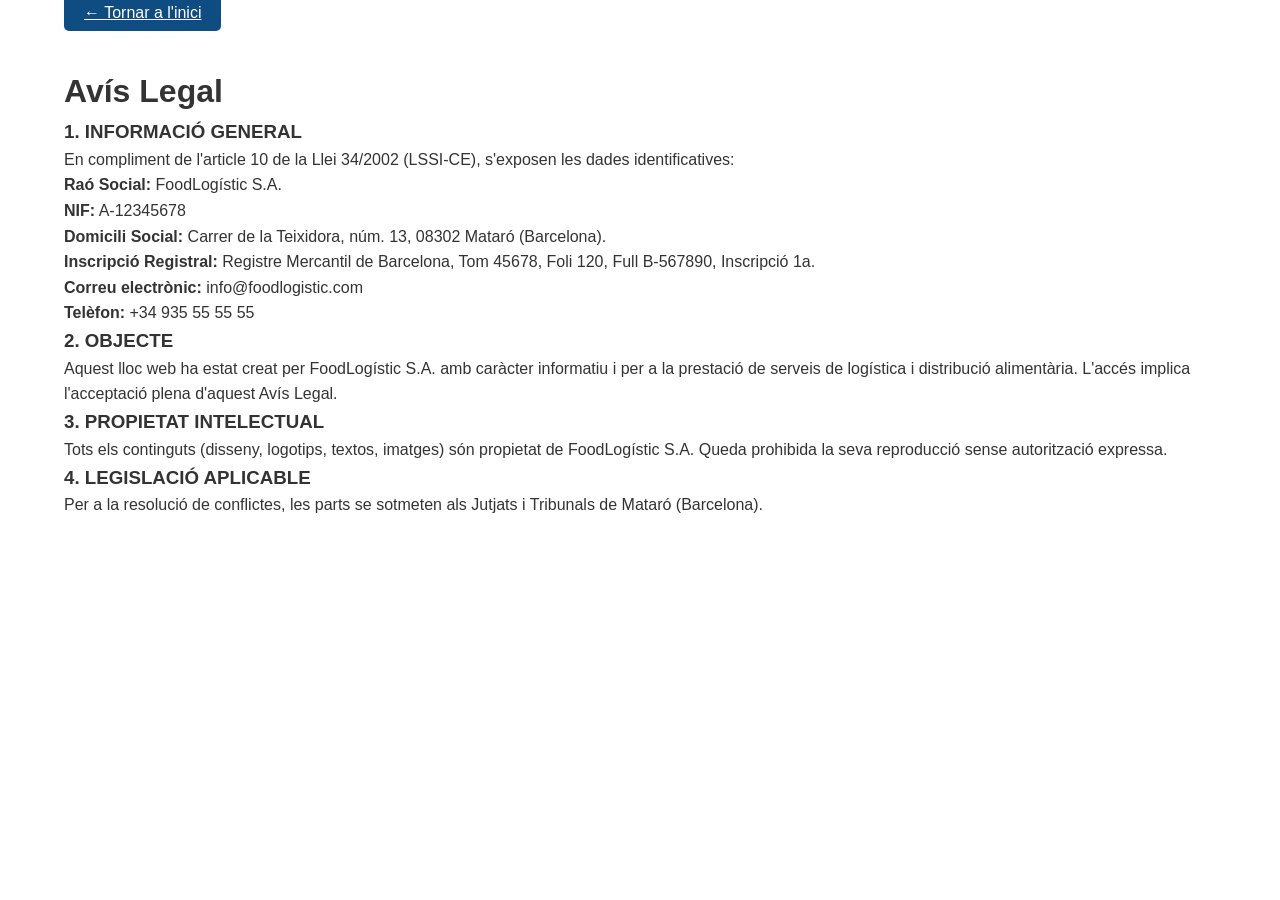
==== docs/avis-legal.html @ 8b5a0eb6 "Refactor index.html, script.js, and add legal pages: enhance contact form, implement cookie consent " ====
<!DOCTYPE html>
<html lang="ca">
<head>
    <meta charset="UTF-8">
    <meta name="viewport" content="width=device-width, initial-scale=1.0">
    <title>Avís Legal - FoodLogístic S.A.</title>
    <link rel="stylesheet" href="styles.css">
</head>
<body>
    <div class="container legal-page">
        <div style="margin-bottom: 40px;"><a href="index.html" class="btn-nav" style="padding: 10px 20px;">← Tornar a l'inici</a></div>
        <h1>Avís Legal</h1>
        
        <h3>1. INFORMACIÓ GENERAL</h3>
        <p>En compliment de l'article 10 de la Llei 34/2002 (LSSI-CE), s'exposen les dades identificatives:</p>
        <p>
            <strong>Raó Social:</strong> FoodLogístic S.A.<br>
            <strong>NIF:</strong> A-12345678<br>
            <strong>Domicili Social:</strong> Carrer de la Teixidora, núm. 13, 08302 Mataró (Barcelona).<br>
            <strong>Inscripció Registral:</strong> Registre Mercantil de Barcelona, Tom 45678, Foli 120, Full B-567890, Inscripció 1a.<br>
            <strong>Correu electrònic:</strong> info@foodlogistic.com<br>
            <strong>Telèfon:</strong> +34 935 55 55 55
        </p>

        <h3>2. OBJECTE</h3>
        <p>Aquest lloc web ha estat creat per FoodLogístic S.A. amb caràcter informatiu i per a la prestació de serveis de logística i distribució alimentària. L'accés implica l'acceptació plena d'aquest Avís Legal.</p>

        <h3>3. PROPIETAT INTELECTUAL</h3>
        <p>Tots els continguts (disseny, logotips, textos, imatges) són propietat de FoodLogístic S.A. Queda prohibida la seva reproducció sense autorització expressa.</p>

        <h3>4. LEGISLACIÓ APLICABLE</h3>
        <p>Per a la resolució de conflictes, les parts se sotmeten als Jutjats i Tribunals de Mataró (Barcelona).</p>
    </div>
</body>
</html>
---- docs/styles.css ----
/* Variables de color i estils generals */
:root {
    --color-primary: #0f4c81; /* Blau corporatiu */
    --color-secondary: #2ec4b6; /* Verd modern */
    --color-dark: #1d2d44;
    --color-light: #f8f9fa;
    --color-text: #333;
    --font-main: 'Roboto', sans-serif;
    --font-heading: 'Montserrat', sans-serif;
}

* {
    margin: 0;
    padding: 0;
    box-sizing: border-box;
}

html {
    scroll-behavior: smooth;
}

body {
    font-family: var(--font-main);
    color: var(--color-text);
    line-height: 1.6;
    background-color: #fff;
}

.container {
    width: 90%;
    max-width: 1200px;
    margin: 0 auto;
}

/* Capçalera */
header {
    background-color: #fff;
    box-shadow: 0 2px 10px rgba(0,0,0,0.1);
    position: fixed;
    width: 100%;
    top: 0;
    z-index: 1000;
}

.navbar {
    display: flex;
    justify-content: space-between;
    align-items: center;
    padding: 20px 0;
}

.logo h1 {
    font-family: var(--font-heading);
    font-size: 1.5rem;
    color: var(--color-primary);
}

.logo span {
    color: var(--color-secondary);
}

nav ul {
    display: flex;
    list-style: none;
    align-items: center;
}

nav ul li {
    margin-left: 20px;
}

nav ul li a {
    text-decoration: none;
    color: var(--color-dark);
    font-weight: 600;
    transition: color 0.3s;
}

nav ul li a:hover {
    color: var(--color-secondary);
}

.btn-nav {
    background-color: var(--color-primary);
    color: #fff !important;
    padding: 10px 20px;
    border-radius: 5px;
}

.btn-nav:hover {
    background-color: var(--color-dark);
}

/* Hero Section */
.hero {
    background: linear-gradient(rgba(15, 76, 129, 0.8), rgba(29, 45, 68, 0.8)), url('https://picsum.photos/1200/600?grayscale') no-repeat center center/cover;
    height: 100vh;
    display: flex;
    align-items: center;
    text-align: center;
    color: #fff;
    padding-top: 80px;
}

.hero-content h2 {
    font-family: var(--font-heading);
    font-size: 3rem;
    margin-bottom: 20px;
}

.hero-content p {
    font-size: 1.2rem;
    margin-bottom: 30px;
    font-weight: 300;
}

.btn-main {
    display: inline-block;
    background-color: var(--color-secondary);
    color: #fff;
    padding: 15px 30px;
    text-decoration: none;
    font-weight: 600;
    border-radius: 5px;
    transition: transform 0.3s;
}

.btn-main:hover {
    transform: translateY(-3px);
    background-color: #24a195;
}

/* Seccions Comuns */
section {
    padding: 80px 0;
}

.section-title {
    text-align: center;
    margin-bottom: 50px;
}

.section-title h2 {
    font-family: var(--font-heading);
    color: var(--color-primary);
    font-size: 2rem;
    margin-bottom: 10px;
}

/* Serveis */
.services {
    background-color: var(--color-light);
}

.services-grid {
    display: flex;
    justify-content: space-between;
    gap: 30px;
}

.service-card {
    background-color: #fff;
    padding: 40px 30px;
    border-radius: 8px;
    text-align: center;
    flex: 1;
    box-shadow: 0 5px 15px rgba(0,0,0,0.05);
    transition: transform 0.3s;
}

.service-card:hover {
    transform: translateY(-5px);
}

.service-card .icon {
    font-size: 3rem;
    margin-bottom: 20px;
}

.service-card h3 {
    margin-bottom: 15px;
    color: var(--color-dark);
}

/* Sobre Nosaltres */
.about-flex {
    display: flex;
    justify-content: space-between;
    align-items: center;
    gap: 50px;
}

.about-text {
    flex: 2;
}

.about-text h2 {
    color: var(--color-primary);
    margin-bottom: 20px;
}

.about-text p {
    margin-bottom: 15px;
}

.about-stats {
    flex: 1;
    display: flex;
    flex-direction: column;
    gap: 20px;
}

.stat-item {
    background-color: var(--color-primary);
    color: #fff;
    padding: 20px;
    border-radius: 8px;
    text-align: center;
}

.stat-item h3 {
    font-size: 2.5rem;
    color: var(--color-secondary);
}

/* Formulari de Contacte */
.contact {
    background-color: var(--color-light);
}

.contact-form {
    max-width: 600px;
    margin: 0 auto;
    background-color: #fff;
    padding: 40px;
    border-radius: 8px;
    box-shadow: 0 5px 15px rgba(0,0,0,0.05);
}

.form-group {
    margin-bottom: 20px;
}

.form-group label {
    display: block;
    margin-bottom: 5px;
    font-weight: 600;
}

.form-group input, 
.form-group textarea {
    width: 100%;
    padding: 10px;
    border: 1px solid #ddd;
    border-radius: 5px;
    font-family: inherit;
}

.checkbox-group {
    display: flex;
    align-items: center;
    gap: 10px;
}

.checkbox-group input {
    width: auto;
}

.btn-submit {
    background-color: var(--color-primary);
    color: #fff;
    border: none;
    padding: 15px 30px;
    font-size: 1rem;
    font-weight: 600;
    border-radius: 5px;
    cursor: pointer;
    width: 100%;
    transition: background-color 0.3s;
}

.btn-submit:hover {
    background-color: var(--color-dark);
}

.form-feedback {
    margin-top: 15px;
    text-align: center;
    font-weight: 600;
}

/* Footer */
footer {
    background-color: var(--color-dark);
    color: #fff;
    padding: 30px 0;
    text-align: center;
}

.footer-content {
    display: flex;
    justify-content: space-between;
    align-items: center;
}

.footer-links a {
    color: #fff;
    text-decoration: none;
    margin: 0 5px;
}

.footer-links a:hover {
    color: var(--color-secondary);
}

/* Responsivitat bàsica */
@media (max-width: 768px) {
    .navbar { flex-direction: column; }
    nav ul { margin-top: 20px; }
    .services-grid { flex-direction: column; }
    .about-flex { flex-direction: column; }
    .footer-content { flex-direction: column; gap: 15px; }
}
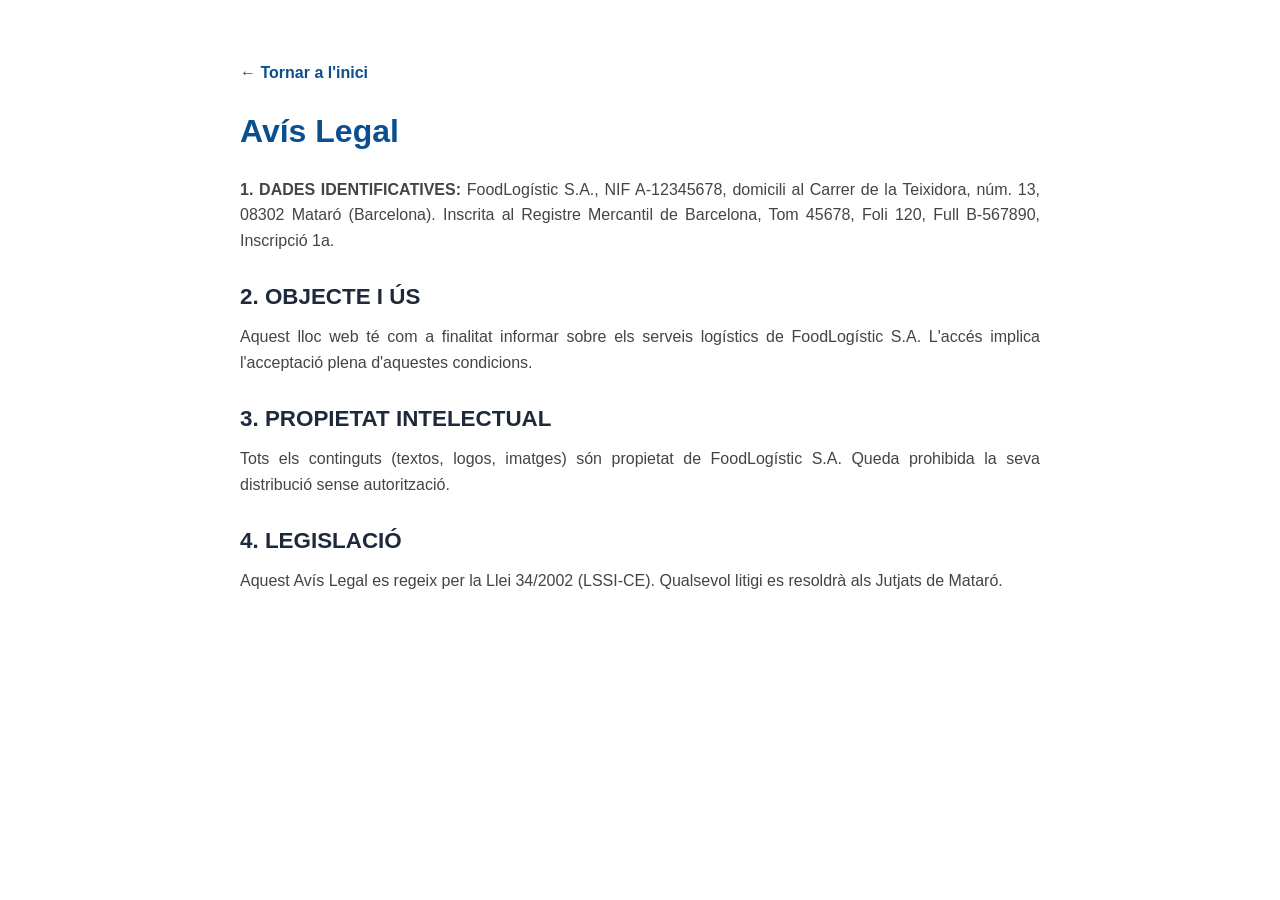
==== commit 93d3d25f: "Refactor legal pages and update styles: enhance content structure, improve cookie consent management" ====
--- a/docs/avis-legal.html
+++ b/docs/avis-legal.html
@@ -2,34 +2,20 @@
 <html lang="ca">
 <head>
     <meta charset="UTF-8">
-    <meta name="viewport" content="width=device-width, initial-scale=1.0">
     <title>Avís Legal - FoodLogístic S.A.</title>
     <link rel="stylesheet" href="styles.css">
 </head>
 <body>
-    <div class="container legal-page">
-        <div style="margin-bottom: 40px;"><a href="index.html" class="btn-nav" style="padding: 10px 20px;">← Tornar a l'inici</a></div>
+    <div class="container legal-content">
+        <a href="index.html" class="back-link">← Tornar a l'inici</a>
         <h1>Avís Legal</h1>
-        
-        <h3>1. INFORMACIÓ GENERAL</h3>
-        <p>En compliment de l'article 10 de la Llei 34/2002 (LSSI-CE), s'exposen les dades identificatives:</p>
-        <p>
-            <strong>Raó Social:</strong> FoodLogístic S.A.<br>
-            <strong>NIF:</strong> A-12345678<br>
-            <strong>Domicili Social:</strong> Carrer de la Teixidora, núm. 13, 08302 Mataró (Barcelona).<br>
-            <strong>Inscripció Registral:</strong> Registre Mercantil de Barcelona, Tom 45678, Foli 120, Full B-567890, Inscripció 1a.<br>
-            <strong>Correu electrònic:</strong> info@foodlogistic.com<br>
-            <strong>Telèfon:</strong> +34 935 55 55 55
-        </p>
-
-        <h3>2. OBJECTE</h3>
-        <p>Aquest lloc web ha estat creat per FoodLogístic S.A. amb caràcter informatiu i per a la prestació de serveis de logística i distribució alimentària. L'accés implica l'acceptació plena d'aquest Avís Legal.</p>
-
-        <h3>3. PROPIETAT INTELECTUAL</h3>
-        <p>Tots els continguts (disseny, logotips, textos, imatges) són propietat de FoodLogístic S.A. Queda prohibida la seva reproducció sense autorització expressa.</p>
-
-        <h3>4. LEGISLACIÓ APLICABLE</h3>
-        <p>Per a la resolució de conflictes, les parts se sotmeten als Jutjats i Tribunals de Mataró (Barcelona).</p>
+        <p><strong>1. DADES IDENTIFICATIVES:</strong> FoodLogístic S.A., NIF A-12345678, domicili al Carrer de la Teixidora, núm. 13, 08302 Mataró (Barcelona). Inscrita al Registre Mercantil de Barcelona, Tom 45678, Foli 120, Full B-567890, Inscripció 1a.</p>
+        <h2>2. OBJECTE I ÚS</h2>
+        <p>Aquest lloc web té com a finalitat informar sobre els serveis logístics de FoodLogístic S.A. L'accés implica l'acceptació plena d'aquestes condicions.</p>
+        <h2>3. PROPIETAT INTELECTUAL</h2>
+        <p>Tots els continguts (textos, logos, imatges) són propietat de FoodLogístic S.A. Queda prohibida la seva distribució sense autorització.</p>
+        <h2>4. LEGISLACIÓ</h2>
+        <p>Aquest Avís Legal es regeix per la Llei 34/2002 (LSSI-CE). Qualsevol litigi es resoldrà als Jutjats de Mataró.</p>
     </div>
 </body>
 </html>
--- a/docs/styles.css
+++ b/docs/styles.css
@@ -1,323 +1,38 @@
-/* Variables de color i estils generals */
-:root {
-    --color-primary: #0f4c81; /* Blau corporatiu */
-    --color-secondary: #2ec4b6; /* Verd modern */
-    --color-dark: #1d2d44;
-    --color-light: #f8f9fa;
-    --color-text: #333;
-    --font-main: 'Roboto', sans-serif;
-    --font-heading: 'Montserrat', sans-serif;
-}
+:root { --primary: #0a4f8f; --secondary: #00bfa5; --dark: #1e293b; --light: #f8fafc; }
+* { margin: 0; padding: 0; box-sizing: border-box; font-family: 'Outfit', sans-serif; }
+body { line-height: 1.6; color: var(--dark); }
+.container { width: 90%; max-width: 1100px; margin: 0 auto; }
 
-* {
-    margin: 0;
-    padding: 0;
-    box-sizing: border-box;
-}
+header { background: #fff; padding: 20px 0; box-shadow: 0 2px 10px rgba(0,0,0,0.1); position: sticky; top: 0; z-index: 100; }
+header .container { display: flex; justify-content: space-between; align-items: center; }
+.logo h1 span { color: var(--primary); }
+nav ul { display: flex; list-style: none; }
+nav ul li { margin-left: 20px; }
+.btn-nav { background: var(--primary); color: white; padding: 8px 15px; border-radius: 5px; text-decoration: none; }
 
-html {
-    scroll-behavior: smooth;
-}
+.hero { background: linear-gradient(rgba(10,79,143,0.8), rgba(10,79,143,0.8)), url('https://images.unsplash.com/photo-1586528116311-ad8dd3c8310d?auto=format&fit=crop&q=80&w=1000'); background-size: cover; color: white; padding: 120px 0; text-align: center; }
+.btn { display: inline-block; padding: 12px 30px; border-radius: 5px; text-decoration: none; cursor: pointer; border: none; font-weight: 600; }
+.btn-primary { background: var(--secondary); color: var(--dark); }
 
-body {
-    font-family: var(--font-main);
-    color: var(--color-text);
-    line-height: 1.6;
-    background-color: #fff;
-}
+.contact { padding: 80px 0; }
+.contact-box { display: flex; background: var(--dark); color: white; border-radius: 15px; overflow: hidden; }
+.contact-info { flex: 1; padding: 40px; background: var(--primary); }
+.contact-form { flex: 1.5; padding: 40px; background: white; color: var(--dark); }
+.contact-form input, .contact-form textarea { width: 100%; padding: 10px; margin-bottom: 15px; border: 1px solid #ddd; border-radius: 5px; }
+.form-group-checkbox { display: flex; align-items: center; gap: 10px; margin-bottom: 10px; font-size: 0.9rem; }
+.form-group-checkbox a { color: var(--primary); font-weight: 600; }
 
-.container {
-    width: 90%;
-    max-width: 1200px;
-    margin: 0 auto;
-}
+footer { background: var(--dark); color: white; padding: 40px 0; text-align: center; }
+.legal-links a { color: white; margin: 0 10px; opacity: 0.8; font-size: 0.9rem; }
 
-/* Capçalera */
-header {
-    background-color: #fff;
-    box-shadow: 0 2px 10px rgba(0,0,0,0.1);
-    position: fixed;
-    width: 100%;
-    top: 0;
-    z-index: 1000;
-}
+/* ESTILS PÀGINES LEGALS */
+.legal-content { padding: 60px 0; max-width: 800px; margin: 0 auto; text-align: justify; }
+.legal-content h1 { color: var(--primary); margin-bottom: 20px; }
+.legal-content h2 { margin: 25px 0 10px 0; font-size: 1.4rem; color: var(--dark); }
+.legal-content p { margin-bottom: 15px; color: #444; }
+.back-link { display: inline-block; margin-bottom: 20px; color: var(--primary); font-weight: 700; text-decoration: none; }
 
-.navbar {
-    display: flex;
-    justify-content: space-between;
-    align-items: center;
-    padding: 20px 0;
-}
-
-.logo h1 {
-    font-family: var(--font-heading);
-    font-size: 1.5rem;
-    color: var(--color-primary);
-}
-
-.logo span {
-    color: var(--color-secondary);
-}
-
-nav ul {
-    display: flex;
-    list-style: none;
-    align-items: center;
-}
-
-nav ul li {
-    margin-left: 20px;
-}
-
-nav ul li a {
-    text-decoration: none;
-    color: var(--color-dark);
-    font-weight: 600;
-    transition: color 0.3s;
-}
-
-nav ul li a:hover {
-    color: var(--color-secondary);
-}
-
-.btn-nav {
-    background-color: var(--color-primary);
-    color: #fff !important;
-    padding: 10px 20px;
-    border-radius: 5px;
-}
-
-.btn-nav:hover {
-    background-color: var(--color-dark);
-}
-
-/* Hero Section */
-.hero {
-    background: linear-gradient(rgba(15, 76, 129, 0.8), rgba(29, 45, 68, 0.8)), url('https://picsum.photos/1200/600?grayscale') no-repeat center center/cover;
-    height: 100vh;
-    display: flex;
-    align-items: center;
-    text-align: center;
-    color: #fff;
-    padding-top: 80px;
-}
-
-.hero-content h2 {
-    font-family: var(--font-heading);
-    font-size: 3rem;
-    margin-bottom: 20px;
-}
-
-.hero-content p {
-    font-size: 1.2rem;
-    margin-bottom: 30px;
-    font-weight: 300;
-}
-
-.btn-main {
-    display: inline-block;
-    background-color: var(--color-secondary);
-    color: #fff;
-    padding: 15px 30px;
-    text-decoration: none;
-    font-weight: 600;
-    border-radius: 5px;
-    transition: transform 0.3s;
-}
-
-.btn-main:hover {
-    transform: translateY(-3px);
-    background-color: #24a195;
-}
-
-/* Seccions Comuns */
-section {
-    padding: 80px 0;
-}
-
-.section-title {
-    text-align: center;
-    margin-bottom: 50px;
-}
-
-.section-title h2 {
-    font-family: var(--font-heading);
-    color: var(--color-primary);
-    font-size: 2rem;
-    margin-bottom: 10px;
-}
-
-/* Serveis */
-.services {
-    background-color: var(--color-light);
-}
-
-.services-grid {
-    display: flex;
-    justify-content: space-between;
-    gap: 30px;
-}
-
-.service-card {
-    background-color: #fff;
-    padding: 40px 30px;
-    border-radius: 8px;
-    text-align: center;
-    flex: 1;
-    box-shadow: 0 5px 15px rgba(0,0,0,0.05);
-    transition: transform 0.3s;
-}
-
-.service-card:hover {
-    transform: translateY(-5px);
-}
-
-.service-card .icon {
-    font-size: 3rem;
-    margin-bottom: 20px;
-}
-
-.service-card h3 {
-    margin-bottom: 15px;
-    color: var(--color-dark);
-}
-
-/* Sobre Nosaltres */
-.about-flex {
-    display: flex;
-    justify-content: space-between;
-    align-items: center;
-    gap: 50px;
-}
-
-.about-text {
-    flex: 2;
-}
-
-.about-text h2 {
-    color: var(--color-primary);
-    margin-bottom: 20px;
-}
-
-.about-text p {
-    margin-bottom: 15px;
-}
-
-.about-stats {
-    flex: 1;
-    display: flex;
-    flex-direction: column;
-    gap: 20px;
-}
-
-.stat-item {
-    background-color: var(--color-primary);
-    color: #fff;
-    padding: 20px;
-    border-radius: 8px;
-    text-align: center;
-}
-
-.stat-item h3 {
-    font-size: 2.5rem;
-    color: var(--color-secondary);
-}
-
-/* Formulari de Contacte */
-.contact {
-    background-color: var(--color-light);
-}
-
-.contact-form {
-    max-width: 600px;
-    margin: 0 auto;
-    background-color: #fff;
-    padding: 40px;
-    border-radius: 8px;
-    box-shadow: 0 5px 15px rgba(0,0,0,0.05);
-}
-
-.form-group {
-    margin-bottom: 20px;
-}
-
-.form-group label {
-    display: block;
-    margin-bottom: 5px;
-    font-weight: 600;
-}
-
-.form-group input, 
-.form-group textarea {
-    width: 100%;
-    padding: 10px;
-    border: 1px solid #ddd;
-    border-radius: 5px;
-    font-family: inherit;
-}
-
-.checkbox-group {
-    display: flex;
-    align-items: center;
-    gap: 10px;
-}
-
-.checkbox-group input {
-    width: auto;
-}
-
-.btn-submit {
-    background-color: var(--color-primary);
-    color: #fff;
-    border: none;
-    padding: 15px 30px;
-    font-size: 1rem;
-    font-weight: 600;
-    border-radius: 5px;
-    cursor: pointer;
-    width: 100%;
-    transition: background-color 0.3s;
-}
-
-.btn-submit:hover {
-    background-color: var(--color-dark);
-}
-
-.form-feedback {
-    margin-top: 15px;
-    text-align: center;
-    font-weight: 600;
-}
-
-/* Footer */
-footer {
-    background-color: var(--color-dark);
-    color: #fff;
-    padding: 30px 0;
-    text-align: center;
-}
-
-.footer-content {
-    display: flex;
-    justify-content: space-between;
-    align-items: center;
-}
-
-.footer-links a {
-    color: #fff;
-    text-decoration: none;
-    margin: 0 5px;
-}
-
-.footer-links a:hover {
-    color: var(--color-secondary);
-}
-
-/* Responsivitat bàsica */
-@media (max-width: 768px) {
-    .navbar { flex-direction: column; }
-    nav ul { margin-top: 20px; }
-    .services-grid { flex-direction: column; }
-    .about-flex { flex-direction: column; }
-    .footer-content { flex-direction: column; gap: 15px; }
-}+/* COOKIE BANNER */
+.cookie-overlay { position: fixed; bottom: 0; left: 0; width: 100%; background: var(--dark); color: white; padding: 20px; z-index: 1000; display: none; }
+.cookie-content { display: flex; justify-content: space-between; align-items: center; max-width: 1100px; margin: 0 auto; }
+.hidden { display: none; }
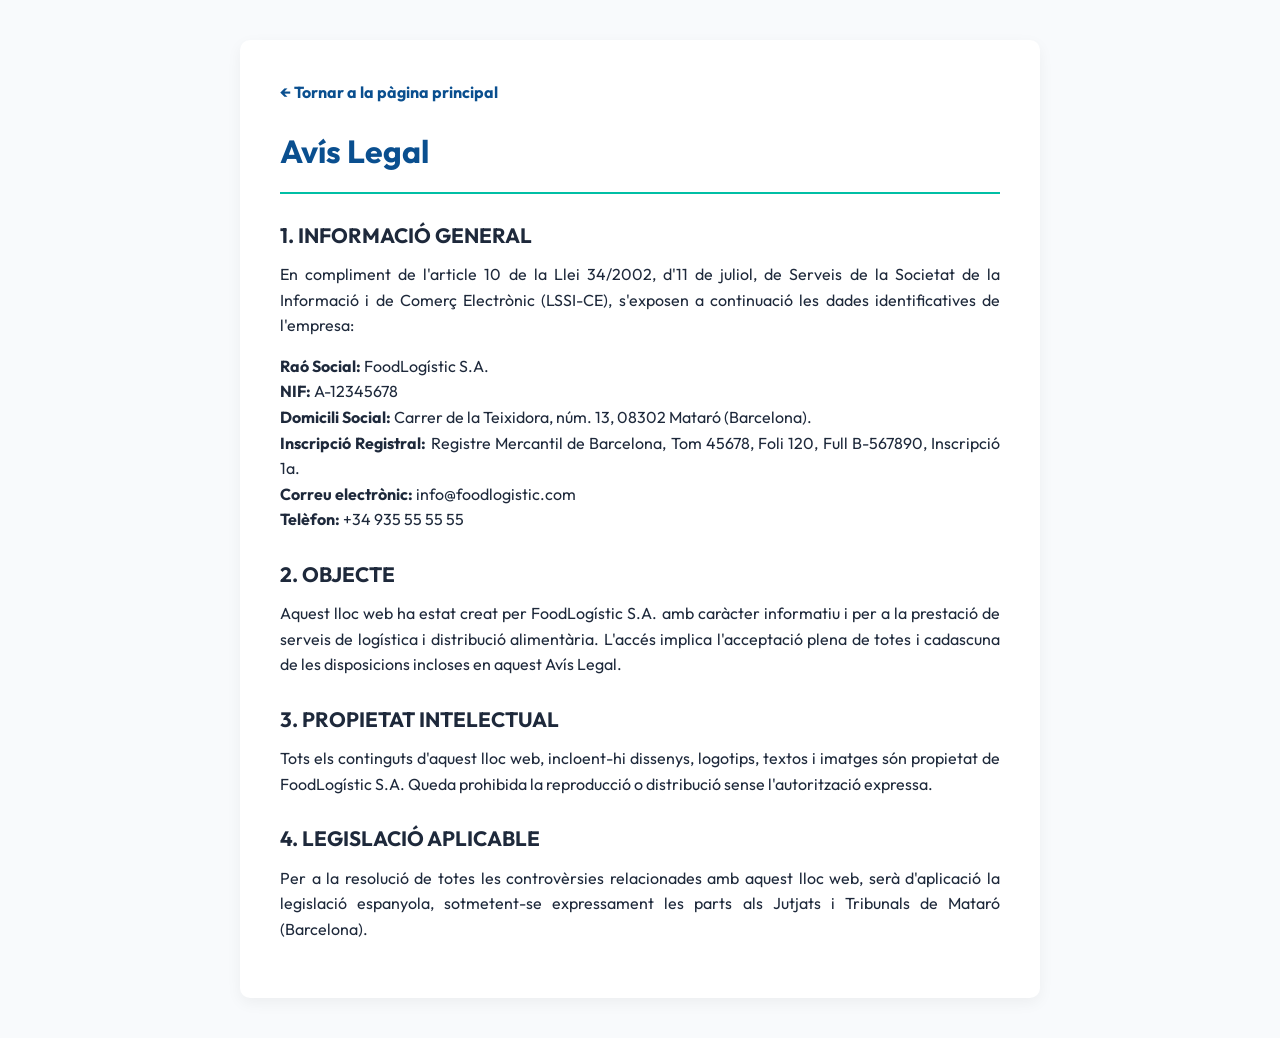
==== commit 59f26be5: "Refactor legal pages and update styles: enhance content structure, improve cookie consent management" ====
--- a/docs/avis-legal.html
+++ b/docs/avis-legal.html
@@ -2,20 +2,36 @@
 <html lang="ca">
 <head>
     <meta charset="UTF-8">
+    <meta name="viewport" content="width=device-width, initial-scale=1.0">
     <title>Avís Legal - FoodLogístic S.A.</title>
     <link rel="stylesheet" href="styles.css">
+    <link href="https://fonts.googleapis.com/css2?family=Outfit:wght@400;600;700&display=swap" rel="stylesheet">
 </head>
 <body>
-    <div class="container legal-content">
-        <a href="index.html" class="back-link">← Tornar a l'inici</a>
+    <div class="container legal-page-container">
+        <a href="index.html" class="back-btn">← Tornar a la pàgina principal</a>
+        
         <h1>Avís Legal</h1>
-        <p><strong>1. DADES IDENTIFICATIVES:</strong> FoodLogístic S.A., NIF A-12345678, domicili al Carrer de la Teixidora, núm. 13, 08302 Mataró (Barcelona). Inscrita al Registre Mercantil de Barcelona, Tom 45678, Foli 120, Full B-567890, Inscripció 1a.</p>
-        <h2>2. OBJECTE I ÚS</h2>
-        <p>Aquest lloc web té com a finalitat informar sobre els serveis logístics de FoodLogístic S.A. L'accés implica l'acceptació plena d'aquestes condicions.</p>
+        
+        <h2>1. INFORMACIÓ GENERAL</h2>
+        <p>En compliment de l'article 10 de la Llei 34/2002, d'11 de juliol, de Serveis de la Societat de la Informació i de Comerç Electrònic (LSSI-CE), s'exposen a continuació les dades identificatives de l'empresa:</p>
+        <p>
+            <strong>Raó Social:</strong> FoodLogístic S.A.<br>
+            <strong>NIF:</strong> A-12345678<br>
+            <strong>Domicili Social:</strong> Carrer de la Teixidora, núm. 13, 08302 Mataró (Barcelona).<br>
+            <strong>Inscripció Registral:</strong> Registre Mercantil de Barcelona, Tom 45678, Foli 120, Full B-567890, Inscripció 1a.<br>
+            <strong>Correu electrònic:</strong> info@foodlogistic.com<br>
+            <strong>Telèfon:</strong> +34 935 55 55 55
+        </p>
+
+        <h2>2. OBJECTE</h2>
+        <p>Aquest lloc web ha estat creat per FoodLogístic S.A. amb caràcter informatiu i per a la prestació de serveis de logística i distribució alimentària. L'accés implica l'acceptació plena de totes i cadascuna de les disposicions incloses en aquest Avís Legal.</p>
+
         <h2>3. PROPIETAT INTELECTUAL</h2>
-        <p>Tots els continguts (textos, logos, imatges) són propietat de FoodLogístic S.A. Queda prohibida la seva distribució sense autorització.</p>
-        <h2>4. LEGISLACIÓ</h2>
-        <p>Aquest Avís Legal es regeix per la Llei 34/2002 (LSSI-CE). Qualsevol litigi es resoldrà als Jutjats de Mataró.</p>
+        <p>Tots els continguts d'aquest lloc web, incloent-hi dissenys, logotips, textos i imatges són propietat de FoodLogístic S.A. Queda prohibida la reproducció o distribució sense l'autorització expressa.</p>
+
+        <h2>4. LEGISLACIÓ APLICABLE</h2>
+        <p>Per a la resolució de totes les controvèrsies relacionades amb aquest lloc web, serà d'aplicació la legislació espanyola, sotmetent-se expressament les parts als Jutjats i Tribunals de Mataró (Barcelona).</p>
     </div>
 </body>
 </html>
--- a/docs/styles.css
+++ b/docs/styles.css
@@ -1,38 +1,45 @@
 :root { --primary: #0a4f8f; --secondary: #00bfa5; --dark: #1e293b; --light: #f8fafc; }
 * { margin: 0; padding: 0; box-sizing: border-box; font-family: 'Outfit', sans-serif; }
-body { line-height: 1.6; color: var(--dark); }
+body { line-height: 1.6; color: var(--dark); background-color: var(--light); }
 .container { width: 90%; max-width: 1100px; margin: 0 auto; }
 
+/* Capçalera */
 header { background: #fff; padding: 20px 0; box-shadow: 0 2px 10px rgba(0,0,0,0.1); position: sticky; top: 0; z-index: 100; }
-header .container { display: flex; justify-content: space-between; align-items: center; }
+.header-content { display: flex; justify-content: space-between; align-items: center; }
+.logo h1 { color: var(--dark); }
 .logo h1 span { color: var(--primary); }
 nav ul { display: flex; list-style: none; }
 nav ul li { margin-left: 20px; }
-.btn-nav { background: var(--primary); color: white; padding: 8px 15px; border-radius: 5px; text-decoration: none; }
-
-.hero { background: linear-gradient(rgba(10,79,143,0.8), rgba(10,79,143,0.8)), url('https://images.unsplash.com/photo-1586528116311-ad8dd3c8310d?auto=format&fit=crop&q=80&w=1000'); background-size: cover; color: white; padding: 120px 0; text-align: center; }
-.btn { display: inline-block; padding: 12px 30px; border-radius: 5px; text-decoration: none; cursor: pointer; border: none; font-weight: 600; }
+nav ul li a { text-decoration: none; color: var(--dark); font-weight: 600; }
+.btn { display: inline-block; padding: 10px 20px; border-radius: 5px; text-decoration: none; font-weight: 600; cursor: pointer; border: none; }
 .btn-primary { background: var(--secondary); color: var(--dark); }
 
+/* Seccions principals */
+.hero { background: linear-gradient(rgba(10,79,143,0.8), rgba(10,79,143,0.8)), url('https://images.unsplash.com/photo-1586528116311-ad8dd3c8310d?auto=format&fit=crop&q=80&w=1000'); background-size: cover; color: white; padding: 120px 0; text-align: center; }
 .contact { padding: 80px 0; }
 .contact-box { display: flex; background: var(--dark); color: white; border-radius: 15px; overflow: hidden; }
 .contact-info { flex: 1; padding: 40px; background: var(--primary); }
 .contact-form { flex: 1.5; padding: 40px; background: white; color: var(--dark); }
-.contact-form input, .contact-form textarea { width: 100%; padding: 10px; margin-bottom: 15px; border: 1px solid #ddd; border-radius: 5px; }
-.form-group-checkbox { display: flex; align-items: center; gap: 10px; margin-bottom: 10px; font-size: 0.9rem; }
-.form-group-checkbox a { color: var(--primary); font-weight: 600; }
+.contact-form input, .contact-form textarea { width: 100%; padding: 12px; margin-bottom: 15px; border: 1px solid #ddd; border-radius: 5px; }
+.form-group-checkbox { display: flex; gap: 10px; margin-bottom: 15px; font-size: 0.9rem; align-items: flex-start; }
+.form-group-checkbox a { color: var(--primary); font-weight: bold; }
+.hidden { display: none; color: green; font-weight: bold; margin-top: 15px; }
 
+/* Peu de pàgina */
 footer { background: var(--dark); color: white; padding: 40px 0; text-align: center; }
-.legal-links a { color: white; margin: 0 10px; opacity: 0.8; font-size: 0.9rem; }
+.legal-links { margin-top: 15px; }
+.legal-links a { color: var(--secondary); margin: 0 10px; font-weight: bold; text-decoration: none; }
+.legal-links a:hover { text-decoration: underline; }
 
-/* ESTILS PÀGINES LEGALS */
-.legal-content { padding: 60px 0; max-width: 800px; margin: 0 auto; text-align: justify; }
-.legal-content h1 { color: var(--primary); margin-bottom: 20px; }
-.legal-content h2 { margin: 25px 0 10px 0; font-size: 1.4rem; color: var(--dark); }
-.legal-content p { margin-bottom: 15px; color: #444; }
-.back-link { display: inline-block; margin-bottom: 20px; color: var(--primary); font-weight: 700; text-decoration: none; }
+/* Banner de Cookies */
+.cookie-overlay { position: fixed; bottom: 0; left: 0; width: 100%; background: var(--dark); color: white; padding: 20px; z-index: 1000; display: none; }
+.cookie-content { display: flex; justify-content: space-between; align-items: center; max-width: 1100px; margin: 0 auto; gap: 20px; }
+.cookie-content a { color: var(--secondary); font-weight: bold; }
 
-/* COOKIE BANNER */
-.cookie-overlay { position: fixed; bottom: 0; left: 0; width: 100%; background: var(--dark); color: white; padding: 20px; z-index: 1000; display: none; }
-.cookie-content { display: flex; justify-content: space-between; align-items: center; max-width: 1100px; margin: 0 auto; }
-.hidden { display: none; }+/* ESTILS DE LES PÀGINES LEGALS */
+.legal-page-container { padding: 80px 0; max-width: 800px; margin: 0 auto; background: white; padding: 40px; border-radius: 10px; box-shadow: 0 5px 15px rgba(0,0,0,0.05); margin-top: 40px; margin-bottom: 40px; }
+.legal-page-container h1 { color: var(--primary); border-bottom: 2px solid var(--secondary); padding-bottom: 15px; margin-bottom: 25px; }
+.legal-page-container h2 { margin-top: 25px; margin-bottom: 10px; color: var(--dark); font-size: 1.3rem; }
+.legal-page-container p { margin-bottom: 15px; text-align: justify; }
+.back-btn { display: inline-block; margin-bottom: 20px; color: var(--primary); font-weight: bold; text-decoration: none; }
+.back-btn:hover { text-decoration: underline; }
